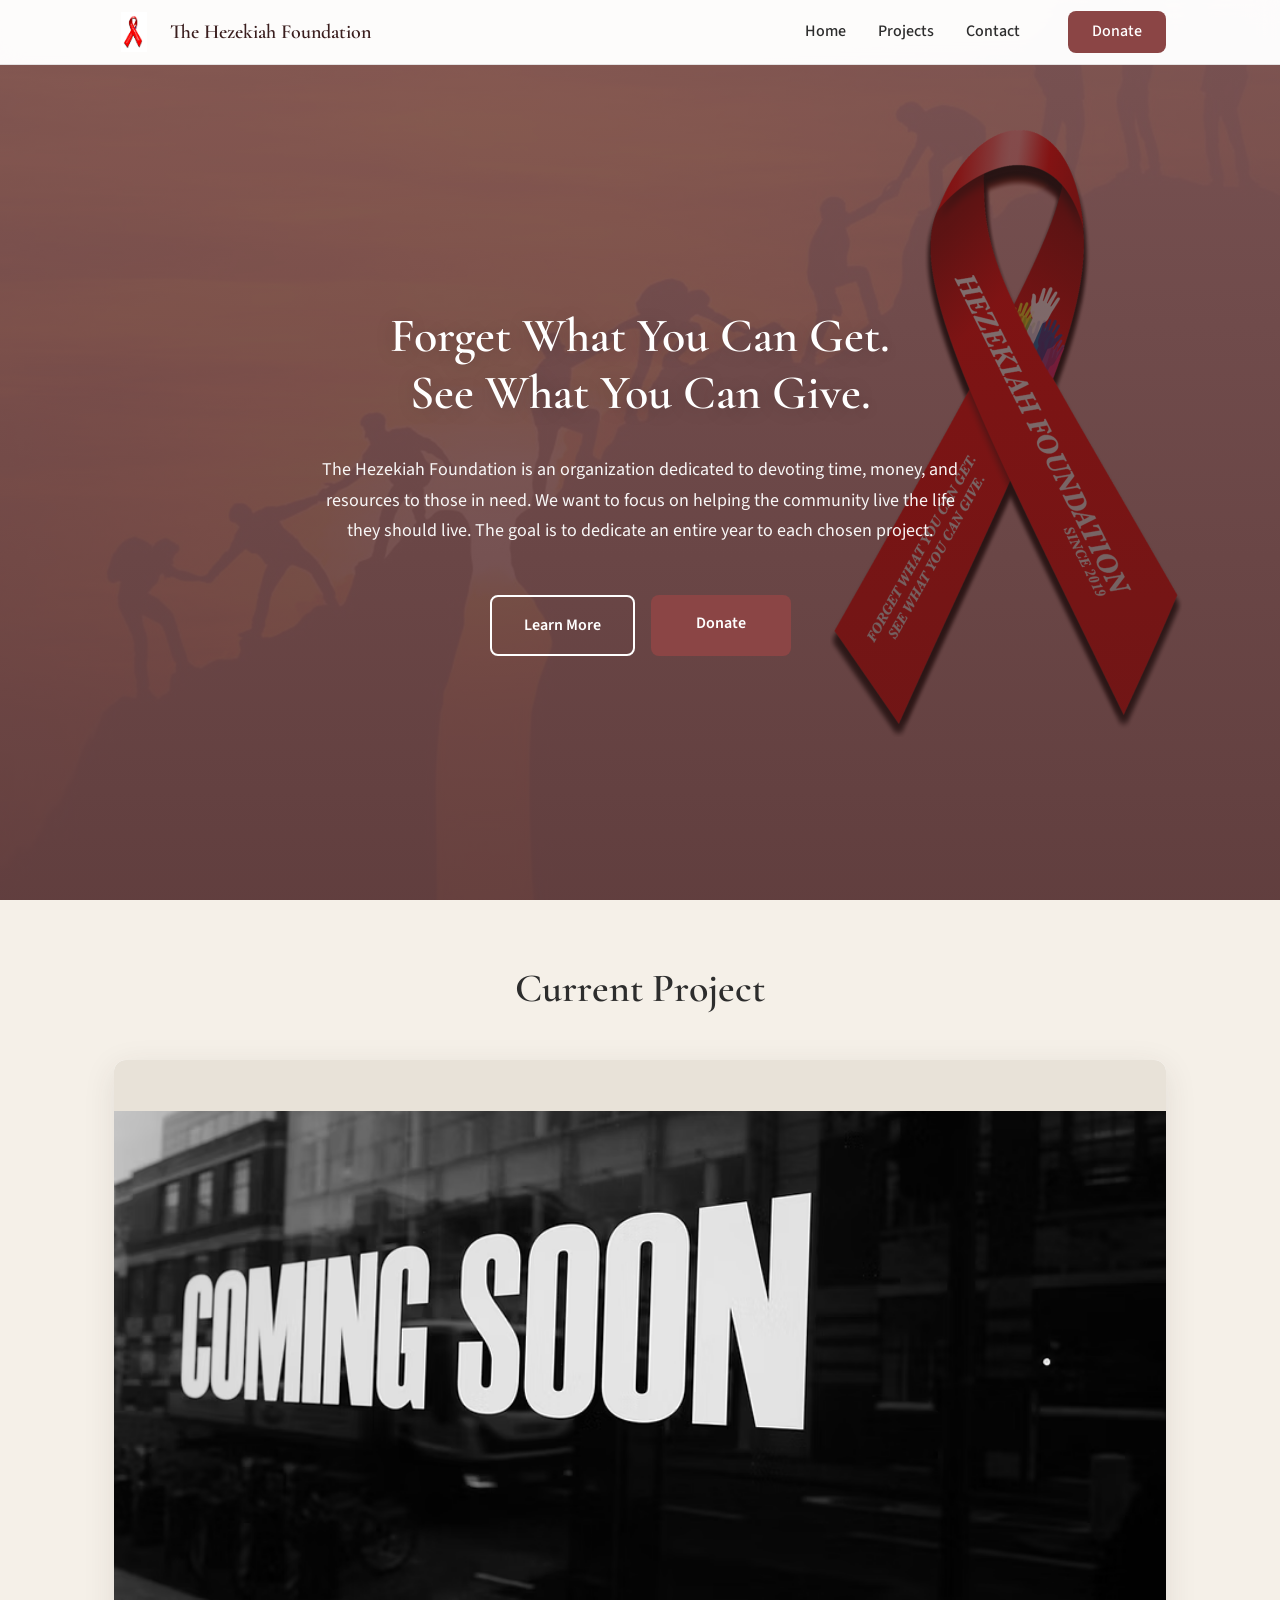
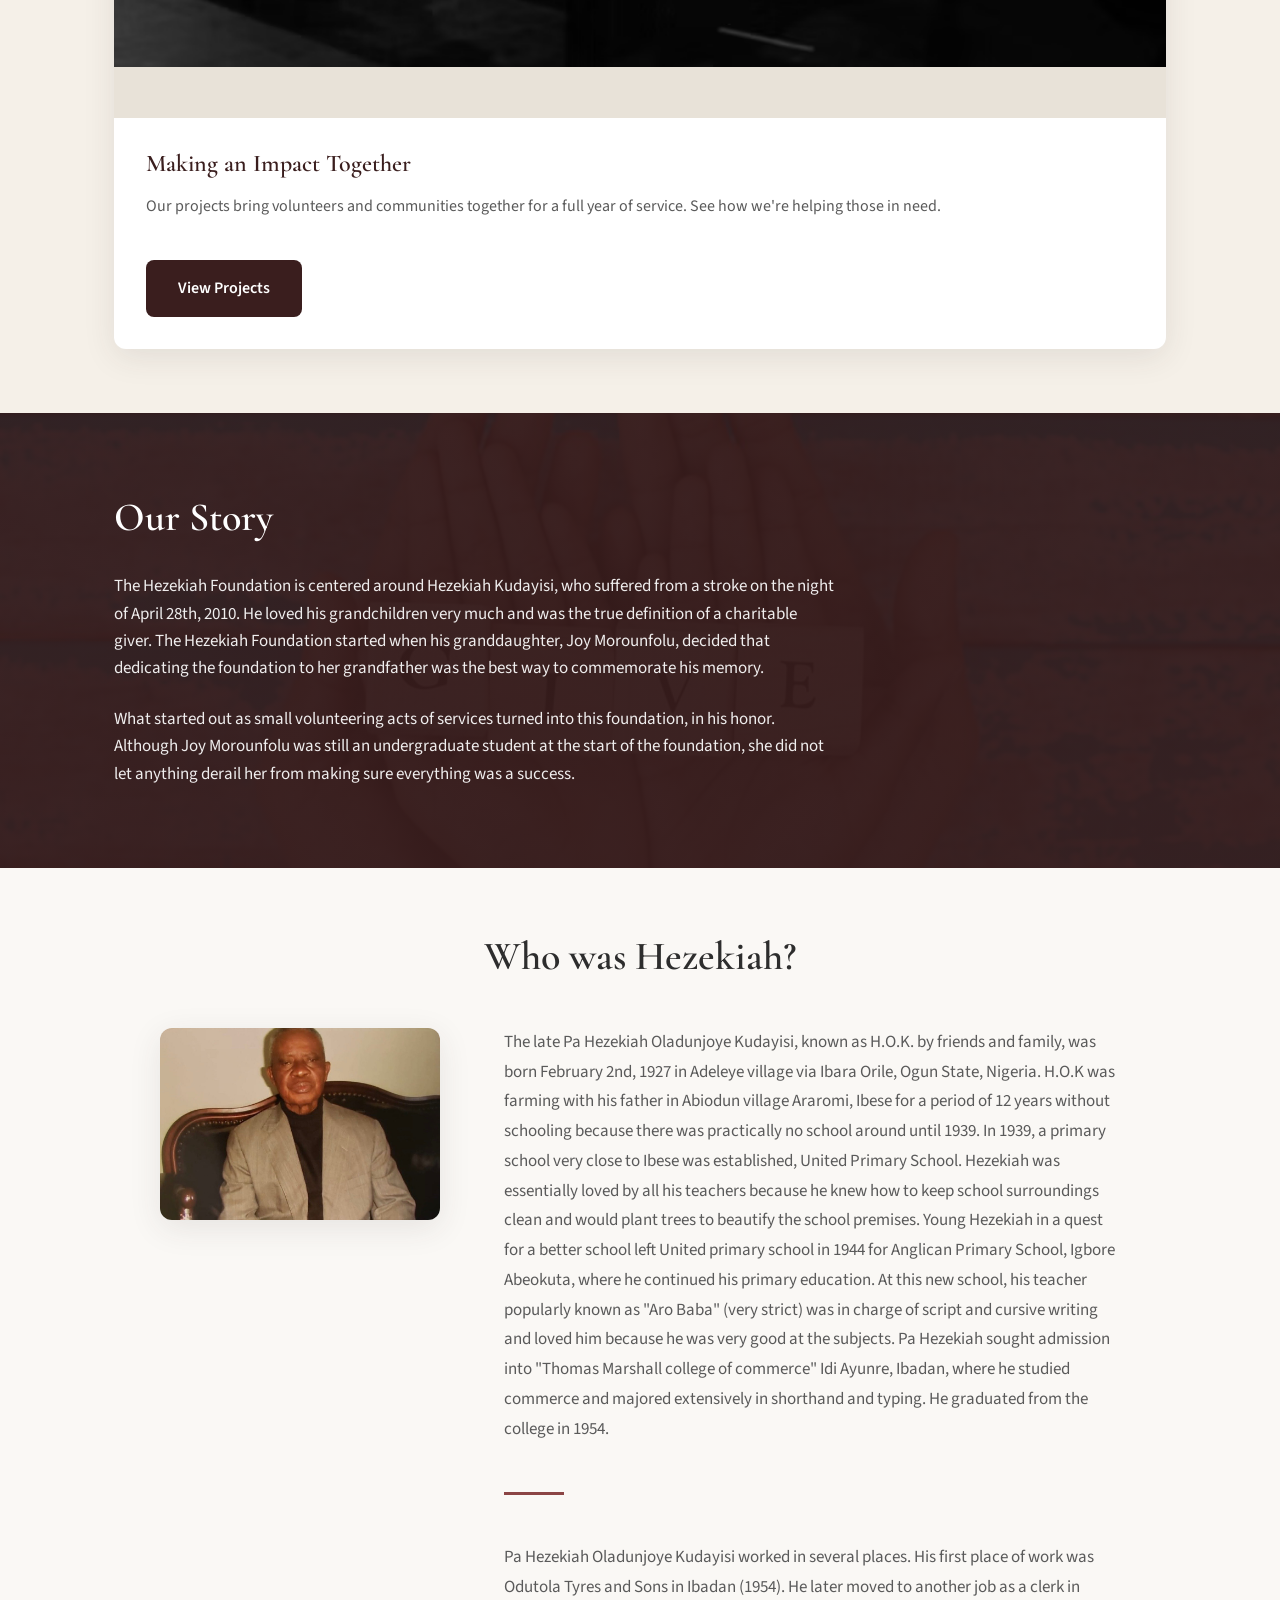
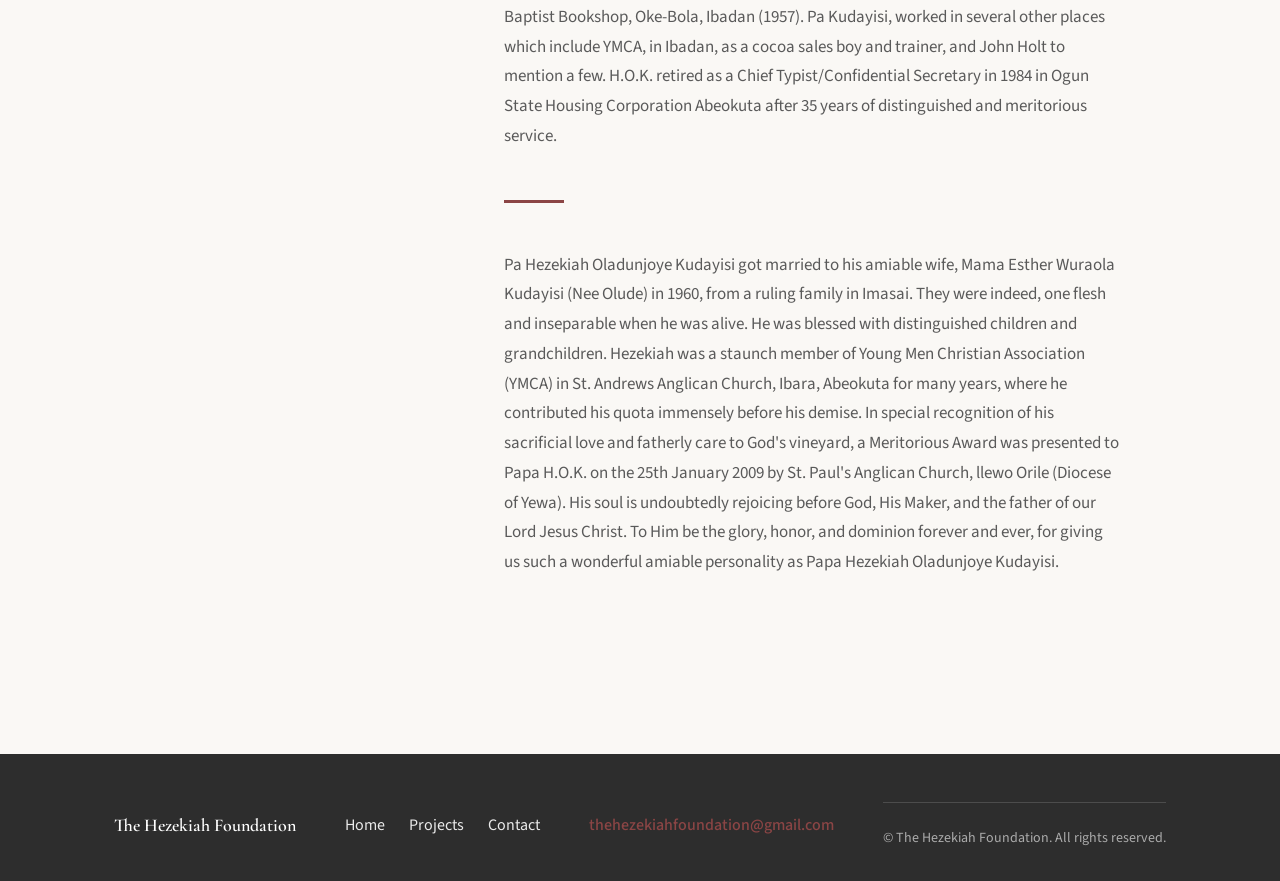
==== index.html @ 4236ba8c "Initial commit: Hezekiah Foundation site Made-with:" ====
<!DOCTYPE html>
<html lang="en">
<head>
  <meta charset="UTF-8">
  <meta name="viewport" content="width=device-width, initial-scale=1.0">
  <meta name="description" content="The Hezekiah Foundation — Devoting time, money, and resources to those in need. See what you can give.">
  <title>The Hezekiah Foundation | Home</title>
  <link rel="icon" href="icon.jpg" type="image/jpeg">
  <link rel="preconnect" href="https://fonts.googleapis.com">
  <link rel="preconnect" href="https://fonts.gstatic.com" crossorigin>
  <link href="https://fonts.googleapis.com/css2?family=Cormorant+Garamond:ital,wght@0,500;0,600;0,700;1,500&family=Source+Sans+3:ital,wght@0,400;0,500;0,600;0,700;1,400&display=swap" rel="stylesheet">
  <link rel="stylesheet" href="styles.css">
</head>
<body>
  <header class="site-header" id="site-header">
    <div class="container">
      <a href="index.html" class="logo">
        <img src="icon.jpg" alt="" class="logo-img" width="40" height="40">
        <span class="logo-text">The Hezekiah Foundation</span>
      </a>
      <button class="nav-toggle" aria-expanded="false" aria-controls="nav-menu" aria-label="Toggle menu">
        <span></span>
        <span></span>
        <span></span>
      </button>
      <nav class="nav-menu" id="nav-menu">
        <ul>
          <li><a href="index.html">Home</a></li>
          <li><a href="projects.html">Projects</a></li>
          <li><a href="contact.html">Contact</a></li>
          <li><a href="https://donate.stripe.com/test_6oU6oHeWib6V2xtgUr2go00" class="btn btn-donate-nav" id="donate-link" target="_blank" rel="noopener noreferrer">Donate</a></li>
        </ul>
      </nav>
    </div>
  </header>

  <main>
    <section class="hero" aria-labelledby="hero-heading">
      <div class="container">
        <h1 id="hero-heading">Forget What You Can Get.<br>See What You Can Give.</h1>
        <p class="hero-subtext">
          The Hezekiah Foundation is an organization dedicated to devoting time, money, and resources to those in need. 
          We want to focus on helping the community live the life they should live. 
          The goal is to dedicate an entire year to each chosen project.
        </p>
        <div class="hero-buttons">
          <a href="#our-story" class="btn btn-secondary">Learn More</a>
          <a href="https://donate.stripe.com/test_6oU6oHeWib6V2xtgUr2go00" class="btn btn-primary" id="hero-donate" target="_blank" rel="noopener noreferrer">Donate</a>
        </div>
      </div>
    </section>

    <section class="section current-project" id="current-project">
      <div class="container">
        <div class="section-title">
          <h2>Current Project</h2>
        </div>
        <div class="card">
          <div class="card-image" role="img" aria-label="Community and care"></div>
          <div class="card-body">
            <h3>Making an Impact Together</h3>
            <p>Our projects bring volunteers and communities together for a full year of service. See how we're helping those in need.</p>
            <a href="projects.html" class="btn btn-dark">View Projects</a>
          </div>
        </div>
      </div>
    </section>

    <section class="our-story section" id="our-story">
      <div class="container">
        <h2>Our Story</h2>
        <div class="fade-in">
          <p>
            The Hezekiah Foundation is centered around Hezekiah Kudayisi, who suffered from a stroke on the night of April 28th, 2010. 
            He loved his grandchildren very much and was the true definition of a charitable giver. The Hezekiah Foundation started when his granddaughter, Joy Morounfolu, decided that dedicating the foundation to her grandfather was the best way to commemorate his memory.
          </p>
          <p>
            What started out as small volunteering acts of services turned into this foundation, in his honor. 
            Although Joy Morounfolu was still an undergraduate student at the start of the foundation, she did not let anything derail her from making sure everything was a success.
          </p>
        </div>
      </div>
    </section>

    <section class="section who-was-hezekiah" id="who-was-hezekiah">
      <div class="container">
        <div class="section-title">
          <h2>Who was Hezekiah?</h2>
        </div>
        <div class="who-was-hezekiah-row">
          <div class="who-was-hezekiah-image">
            <img src="hezekiah.jpeg" alt="Pa Hezekiah Oladunjoye Kudayisi">
          </div>
          <div class="content">
          <div class="bio-block">
            <p>
              The late Pa Hezekiah Oladunjoye Kudayisi, known as H.O.K. by friends and family, was born February 2nd, 1927 in Adeleye village via Ibara Orile, Ogun State, Nigeria. H.O.K was farming with his father in Abiodun village Araromi, Ibese for a period of 12 years without schooling because there was practically no school around until 1939. In 1939, a primary school very close to Ibese was established, United Primary School. Hezekiah was essentially loved by all his teachers because he knew how to keep school surroundings clean and would plant trees to beautify the school premises. Young Hezekiah in a quest for a better school left United primary school in 1944 for Anglican Primary School, Igbore Abeokuta, where he continued his primary education. At this new school, his teacher popularly known as "Aro Baba" (very strict) was in charge of script and cursive writing and loved him because he was very good at the subjects. Pa Hezekiah sought admission into "Thomas Marshall college of commerce" Idi Ayunre, Ibadan, where he studied commerce and majored extensively in shorthand and typing. He graduated from the college in 1954.
            </p>
          </div>
          <hr class="bio-divider" aria-hidden="true">
          <div class="bio-block">
            <p>
              Pa Hezekiah Oladunjoye Kudayisi worked in several places. His first place of work was Odutola Tyres and Sons in Ibadan (1954). He later moved to another job as a clerk in Baptist Bookshop, Oke-Bola, Ibadan (1957). Pa Kudayisi, worked in several other places which include YMCA, in Ibadan, as a cocoa sales boy and trainer, and John Holt to mention a few. H.O.K. retired as a Chief Typist/Confidential Secretary in 1984 in Ogun State Housing Corporation Abeokuta after 35 years of distinguished and meritorious service.
            </p>
          </div>
          <hr class="bio-divider" aria-hidden="true">
          <div class="bio-block">
            <p>
              Pa Hezekiah Oladunjoye Kudayisi got married to his amiable wife, Mama Esther Wuraola Kudayisi (Nee Olude) in 1960, from a ruling family in Imasai. They were indeed, one flesh and inseparable when he was alive. He was blessed with distinguished children and grandchildren. Hezekiah was a staunch member of Young Men Christian Association (YMCA) in St. Andrews Anglican Church, Ibara, Abeokuta for many years, where he contributed his quota immensely before his demise. In special recognition of his sacrificial love and fatherly care to God's vineyard, a Meritorious Award was presented to Papa H.O.K. on the 25th January 2009 by St. Paul's Anglican Church, llewo Orile (Diocese of Yewa). His soul is undoubtedly rejoicing before God, His Maker, and the father of our Lord Jesus Christ. To Him be the glory, honor, and dominion forever and ever, for giving us such a wonderful amiable personality as Papa Hezekiah Oladunjoye Kudayisi.
            </p>
          </div>
          </div>
        </div>
      </div>
    </section>
  </main>

  <footer class="site-footer">
    <div class="container">
      <div>
        <span class="logo">The Hezekiah Foundation</span>
      </div>
      <nav aria-label="Footer">
        <ul>
          <li><a href="index.html">Home</a></li>
          <li><a href="projects.html">Projects</a></li>
          <li><a href="contact.html">Contact</a></li>
        </ul>
      </nav>
      <div>
        <a href="mailto:thehezekiahfoundation@gmail.com" class="email">thehezekiahfoundation@gmail.com</a>
      </div>
      <p class="copyright">© The Hezekiah Foundation. All rights reserved.</p>
    </div>
  </footer>

  <script src="main.js"></script>
</body>
</html>
---- styles.css ----
/* ============================================
   The Hezekiah Foundation — Main Styles
   Mobile-first, warm nonprofit aesthetic
   ============================================ */

:root {
  /* Warm, faith-inspired palette — red */
  --color-bg: #faf8f5;
  --color-bg-warm: #f5f0e8;
  --color-bg-dark: #3e2c2c;
  --color-charcoal: #2d2d2d;
  --color-charcoal-soft: #4a4a4a;
  --color-navy: #3a1e1e;
  --color-navy-soft: #5a2d2d;
  --color-beige: #e8e2d8;
  --color-beige-dark: #d4ccbe;
  --color-accent: #8b4545;
  --color-accent-hover: #7a3535;
  --color-white: #ffffff;
  --color-text: #2d2d2d;
  --color-text-soft: #5a5a5a;
  --color-border: rgba(58, 45, 45, 0.12);

  --font-heading: "Cormorant Garamond", Georgia, serif;
  --font-body: "Source Sans 3", "Segoe UI", sans-serif;

  --space-xs: 0.5rem;
  --space-sm: 1rem;
  --space-md: 1.5rem;
  --space-lg: 2rem;
  --space-xl: 3rem;
  --space-2xl: 4rem;
  --space-3xl: 5rem;

  --radius: 8px;
  --radius-lg: 12px;
  --shadow-soft: 0 4px 20px rgba(58, 45, 45, 0.08);
  --shadow-card: 0 8px 32px rgba(58, 45, 45, 0.1);
  --transition: 0.3s ease;
}

/* Reset & base */
*, *::before, *::after {
  box-sizing: border-box;
}

html {
  scroll-behavior: smooth;
}

body {
  margin: 0;
  font-family: var(--font-body);
  font-size: 1rem;
  line-height: 1.6;
  color: var(--color-text);
  background-color: var(--color-bg);
  -webkit-font-smoothing: antialiased;
}

img {
  max-width: 100%;
  height: auto;
  display: block;
}

a {
  color: var(--color-accent);
  text-decoration: none;
  transition: color var(--transition);
}

a:hover {
  color: var(--color-accent-hover);
}

/* Typography */
h1, h2, h3, h4 {
  font-family: var(--font-heading);
  font-weight: 600;
  line-height: 1.2;
  color: var(--color-charcoal);
}

h1 {
  font-size: clamp(2rem, 5vw, 3.25rem);
  margin: 0 0 var(--space-md);
}

h2 {
  font-size: clamp(1.75rem, 4vw, 2.5rem);
  margin: 0 0 var(--space-md);
}

h3 {
  font-size: clamp(1.25rem, 2.5vw, 1.5rem);
  margin: 0 0 var(--space-sm);
}

p {
  margin: 0 0 var(--space-md);
  color: var(--color-text-soft);
}

p:last-child {
  margin-bottom: 0;
}

/* Layout */
.container {
  width: 100%;
  max-width: 1100px;
  margin: 0 auto;
  padding: 0 var(--space-md);
}

/* ========== Header & Navigation ========== */
.site-header {
  position: fixed;
  top: 0;
  left: 0;
  right: 0;
  z-index: 1000;
  background: rgba(255, 255, 255, 0.98);
  backdrop-filter: blur(10px);
  border-bottom: 1px solid var(--color-border);
  transition: background var(--transition), box-shadow var(--transition);
}

.site-header.scrolled {
  box-shadow: var(--shadow-soft);
}

.site-header .container {
  display: flex;
  align-items: center;
  justify-content: space-between;
  min-height: 64px;
  padding-top: var(--space-xs);
  padding-bottom: var(--space-xs);
}

.logo {
  display: inline-flex;
  align-items: center;
  gap: var(--space-sm);
  font-family: var(--font-heading);
  font-size: 1.25rem;
  font-weight: 600;
  color: var(--color-navy);
  white-space: nowrap;
}

.logo-img {
  width: 40px;
  height: 40px;
  object-fit: contain;
  flex-shrink: 0;
}

.logo-text {
  display: none;
}

@media (min-width: 480px) {
  .logo-text {
    display: inline;
  }
}

.nav-toggle {
  display: flex;
  flex-direction: column;
  justify-content: center;
  gap: 5px;
  width: 44px;
  height: 44px;
  padding: 0;
  background: none;
  border: none;
  cursor: pointer;
  color: var(--color-charcoal);
}

.nav-toggle span {
  display: block;
  width: 22px;
  height: 2px;
  background: currentColor;
  transition: transform var(--transition), opacity var(--transition);
}

.nav-toggle[aria-expanded="true"] span:nth-child(1) {
  transform: translateY(7px) rotate(45deg);
}

.nav-toggle[aria-expanded="true"] span:nth-child(2) {
  opacity: 0;
}

.nav-toggle[aria-expanded="true"] span:nth-child(3) {
  transform: translateY(-7px) rotate(-45deg);
}

.nav-menu {
  position: fixed;
  top: 64px;
  left: 0;
  right: 0;
  background: var(--color-white);
  padding: var(--space-md);
  box-shadow: var(--shadow-card);
  max-height: 0;
  overflow: hidden;
  opacity: 0;
  transition: max-height var(--transition), opacity var(--transition);
}

.nav-menu.is-open {
  max-height: 320px;
  opacity: 1;
}

.nav-menu ul {
  list-style: none;
  margin: 0;
  padding: 0;
}

.nav-menu li {
  border-bottom: 1px solid var(--color-border);
}

.nav-menu li:last-child {
  border-bottom: none;
}

.nav-menu a {
  display: block;
  padding: var(--space-sm) 0;
  font-weight: 500;
  color: var(--color-charcoal);
}

.nav-menu a:hover {
  color: var(--color-accent);
}

.nav-menu .btn-donate-nav {
  display: block;
  margin-top: var(--space-sm);
  text-align: center;
  padding: var(--space-sm) var(--space-md);
  background: var(--color-accent);
  color: var(--color-white) !important;
  border-radius: var(--radius);
  border: none;
}

.nav-menu .btn-donate-nav:hover {
  background: var(--color-accent-hover);
  color: var(--color-white) !important;
}

@media (min-width: 768px) {
  .nav-toggle {
    display: none;
  }

  .nav-menu {
    position: static;
    max-height: none;
    opacity: 1;
    box-shadow: none;
    background: transparent;
    padding: 0;
  }

  .nav-menu ul {
    display: flex;
    align-items: center;
    gap: var(--space-lg);
  }

  .nav-menu li {
    border-bottom: none;
  }

  .nav-menu a {
    padding: var(--space-xs) 0;
  }

  .nav-menu .btn-donate-nav {
    margin-top: 0;
    margin-left: var(--space-sm);
    padding: var(--space-xs) var(--space-md);
  }
}

/* ========== Buttons ========== */
.btn {
  display: inline-block;
  padding: var(--space-sm) var(--space-lg);
  font-family: var(--font-body);
  font-size: 1rem;
  font-weight: 600;
  text-align: center;
  border-radius: var(--radius);
  border: none;
  cursor: pointer;
  transition: background var(--transition), color var(--transition), transform 0.2s ease;
}

.btn:focus-visible {
  outline: 2px solid var(--color-accent);
  outline-offset: 2px;
}

.btn-primary {
  background: var(--color-accent);
  color: var(--color-white);
}

.btn-primary:hover {
  background: var(--color-accent-hover);
  color: var(--color-white);
}

.btn-secondary {
  background: transparent;
  color: var(--color-white);
  border: 2px solid var(--color-white);
}

.btn-secondary:hover {
  background: rgba(255, 255, 255, 0.15);
  color: var(--color-white);
}

.btn-dark {
  background: var(--color-navy);
  color: var(--color-white);
}

.btn-dark:hover {
  background: var(--color-navy-soft);
  color: var(--color-white);
}

/* ========== Hero ========== */
.hero {
  position: relative;
  min-height: 100vh;
  display: flex;
  align-items: center;
  justify-content: center;
  background: var(--color-navy) url("assets/background.jpeg") center / cover no-repeat;
  color: var(--color-white);
  text-align: center;
  padding: calc(64px + var(--space-2xl)) var(--space-md) var(--space-2xl);
}

.hero::before {
  content: "";
  position: absolute;
  inset: 0;
  background: linear-gradient(to bottom, rgba(58, 30, 30, 0.6) 0%, rgba(58, 30, 30, 0.75) 100%);
}

.hero .container {
  position: relative;
  z-index: 1;
}

.hero h1 {
  color: var(--color-white);
  font-size: clamp(1.75rem, 4.5vw, 3rem);
  margin-bottom: var(--space-lg);
  text-shadow: 0 2px 20px rgba(0, 0, 0, 0.2);
}

.hero .hero-subtext {
  max-width: 640px;
  margin: 0 auto var(--space-xl);
  font-size: clamp(1rem, 2vw, 1.125rem);
  line-height: 1.7;
  color: rgba(255, 255, 255, 0.95);
}

.hero .hero-buttons {
  display: flex;
  flex-wrap: wrap;
  gap: var(--space-sm);
  justify-content: center;
}

.hero .btn {
  min-width: 140px;
}

/* ========== Section common ========== */
.section {
  padding: var(--space-2xl) 0;
}

.section-title {
  text-align: center;
  margin-bottom: var(--space-xl);
}

.section-title h2 {
  margin-bottom: var(--space-xs);
}

.section-title p {
  margin: 0;
  max-width: 560px;
  margin-left: auto;
  margin-right: auto;
}

/* ========== Current Project (Home) ========== */
.current-project {
  background: var(--color-bg-warm);
}

.current-project .card {
  background: var(--color-white);
  border-radius: var(--radius-lg);
  overflow: hidden;
  box-shadow: var(--shadow-card);
  transition: transform var(--transition), box-shadow var(--transition);
}

.current-project .card:hover {
  transform: translateY(-4px);
  box-shadow: 0 12px 40px rgba(58, 45, 45, 0.12);
}

.current-project .card-image {
  position: relative;
  aspect-ratio: 16 / 10;
  background: var(--color-beige) url("assets/tough.png") center / contain no-repeat;
}

.current-project .card-body {
  padding: var(--space-lg);
}

.current-project .card-body h3 {
  color: var(--color-navy);
}

.current-project .card-body .btn {
  margin-top: var(--space-sm);
}

/* ========== Our Story ========== */
.our-story {
  position: relative;
  background: var(--color-navy) url("assets/body-background-img.jpeg") center / cover no-repeat;
  color: var(--color-white);
  padding: var(--space-3xl) 0;
}

.our-story::before {
  content: "";
  position: absolute;
  inset: 0;
  background: linear-gradient(to bottom, rgba(58, 30, 30, 0.85) 0%, rgba(58, 30, 30, 0.9) 100%);
}

.our-story .container {
  position: relative;
  z-index: 1;
}

.our-story h2 {
  color: var(--color-white);
  margin-bottom: var(--space-lg);
}

.our-story p {
  color: rgba(255, 255, 255, 0.92);
  font-size: 1.0625rem;
  max-width: 720px;
}

.our-story .fade-in {
  opacity: 0;
  transform: translateY(20px);
}

.our-story .fade-in.visible {
  opacity: 1;
  transform: translateY(0);
}

/* ========== Who Was Hezekiah ========== */
.who-was-hezekiah {
  background: var(--color-bg);
}

.who-was-hezekiah-row {
  display: flex;
  flex-direction: column;
  gap: var(--space-xl);
  max-width: 960px;
  margin: 0 auto;
}

.who-was-hezekiah-image {
  width: 100%;
  max-width: 320px;
  margin: 0 auto;
  border-radius: var(--radius-lg);
  overflow: hidden;
  box-shadow: var(--shadow-card);
}

.who-was-hezekiah-image img {
  width: 100%;
  height: auto;
  display: block;
  object-fit: cover;
}

@media (min-width: 768px) {
  .who-was-hezekiah-row {
    flex-direction: row;
    align-items: flex-start;
    gap: var(--space-2xl);
  }

  .who-was-hezekiah-image {
    flex-shrink: 0;
    width: 280px;
    max-width: none;
    margin: 0;
  }

  .who-was-hezekiah .content {
    flex: 1;
    min-width: 0;
  }
}

.who-was-hezekiah .content {
  max-width: 720px;
  margin: 0 auto;
}

@media (min-width: 768px) {
  .who-was-hezekiah .content {
    margin: 0;
  }
}

.who-was-hezekiah .bio-block {
  margin-bottom: var(--space-xl);
}

.who-was-hezekiah .bio-block p {
  font-size: 1.0625rem;
  line-height: 1.75;
}

.who-was-hezekiah .bio-divider {
  width: 60px;
  height: 3px;
  background: var(--color-accent);
  margin: var(--space-xl) 0;
  border: none;
}

.who-was-hezekiah .quote-line {
  border-left: 4px solid var(--color-beige-dark);
  padding-left: var(--space-lg);
  margin: var(--space-lg) 0;
  font-style: italic;
  color: var(--color-charcoal-soft);
}

/* ========== Projects page ========== */
.projects-hero {
  padding: calc(64px + var(--space-2xl)) var(--space-md) var(--space-2xl);
  background: var(--color-navy);
  color: var(--color-white);
  text-align: center;
}

.projects-hero h1 {
  color: var(--color-white);
  margin-bottom: var(--space-sm);
}

.projects-hero p {
  color: rgba(255, 255, 255, 0.9);
  margin: 0;
}

.project-card {
  background: var(--color-white);
  border-radius: var(--radius-lg);
  overflow: hidden;
  box-shadow: var(--shadow-card);
  margin-bottom: var(--space-xl);
}

.project-card:last-child {
  margin-bottom: 0;
}

.project-card .card-header {
  background: var(--color-bg-warm);
  padding: var(--space-lg);
  border-bottom: 1px solid var(--color-border);
}

.project-card .card-header h2 {
  margin: 0;
  color: var(--color-navy);
  font-size: 1.5rem;
}

.project-card-row {
  display: flex;
  flex-direction: column;
  gap: var(--space-lg);
  padding: var(--space-lg);
}

@media (min-width: 768px) {
  .project-card-row {
    flex-direction: row;
    align-items: flex-start;
  }
}

.project-video-wrapper {
  position: relative;
  width: 100%;
  max-width: 360px;
  margin: 0 auto;
  aspect-ratio: 4 / 5;
  background: var(--color-charcoal);
  overflow: hidden;
  border-radius: var(--radius);
  flex-shrink: 0;
}

@media (min-width: 768px) {
  .project-video-wrapper {
    margin: 0;
    width: 280px;
    min-width: 280px;
  }
}

.project-video {
  width: 100%;
  height: 100%;
  object-fit: cover;
  display: block;
  cursor: pointer;
}

.video-error-message {
  position: absolute;
  top: 0;
  left: 0;
  right: 0;
  bottom: 0;
  display: flex;
  flex-direction: column;
  align-items: center;
  justify-content: center;
  padding: 2rem;
  background: var(--color-bg-warm);
  color: var(--color-text-soft);
  text-align: center;
  z-index: 5;
}

.video-error-message p {
  margin: 0;
}

.project-card .card-body {
  padding: 0;
  flex: 1;
  min-width: 0;
}

@media (min-width: 768px) {
  .project-card .card-body {
    padding-left: 0;
  }
}

.project-card .card-body p {
  margin-bottom: var(--space-md);
}

.project-stats {
  display: grid;
  grid-template-columns: repeat(2, 1fr);
  gap: var(--space-md);
  margin: var(--space-lg) 0;
}

.project-stat {
  text-align: center;
  padding: var(--space-md);
  background: var(--color-bg-warm);
  border-radius: var(--radius);
}

.project-stat .value {
  font-family: var(--font-heading);
  font-size: 1.5rem;
  font-weight: 600;
  color: var(--color-accent);
  display: block;
}

.project-stat .label {
  font-size: 0.875rem;
  color: var(--color-text-soft);
  margin: 0;
}

.gratitude {
  margin-top: var(--space-lg);
  padding-top: var(--space-lg);
  border-top: 1px solid var(--color-border);
}

.gratitude h4 {
  font-size: 1rem;
  color: var(--color-charcoal);
  margin-bottom: var(--space-sm);
}

.gratitude ul {
  margin: 0;
  padding-left: 1.25rem;
  color: var(--color-text-soft);
}

.gratitude li {
  margin-bottom: var(--space-xs);
}

@media (min-width: 600px) {
  .project-stats {
    grid-template-columns: repeat(4, 1fr);
  }
}

/* ========== Contact page ========== */
.contact-hero {
  padding: calc(64px + var(--space-2xl)) var(--space-md) var(--space-2xl);
  background: var(--color-navy);
  color: var(--color-white);
  text-align: center;
}

.contact-hero h1 {
  color: var(--color-white);
  margin-bottom: var(--space-sm);
}

.contact-hero p {
  color: rgba(255, 255, 255, 0.9);
  margin: 0;
}

.contact-section {
  padding: var(--space-2xl) 0;
}

.contact-grid {
  display: grid;
  gap: var(--space-xl);
  max-width: 640px;
  margin: 0 auto;
}

.contact-image {
  width: 100%;
  border-radius: var(--radius-lg);
  overflow: hidden;
  box-shadow: var(--shadow-soft);
}

.contact-image img {
  width: 100%;
  height: auto;
  display: block;
  object-fit: cover;
}

.contact-content {
  display: grid;
  gap: var(--space-xl);
}

@media (min-width: 768px) {
  .contact-grid {
    grid-template-columns: auto 1fr;
    max-width: 1100px;
    align-items: start;
    gap: var(--space-2xl);
  }

  .contact-image {
    width: 320px;
    min-width: 280px;
  }

  .contact-content {
    max-width: 640px;
    min-width: 0;
  }
}

.contact-info {
  padding: var(--space-lg);
  background: var(--color-bg-warm);
  border-radius: var(--radius-lg);
}

.contact-info h3 {
  margin-bottom: var(--space-sm);
  color: var(--color-navy);
}

.contact-info a {
  font-weight: 500;
}

.contact-form .form-group {
  margin-bottom: var(--space-md);
}

.contact-form label {
  display: block;
  font-weight: 600;
  margin-bottom: var(--space-xs);
  color: var(--color-charcoal);
}

.contact-form input,
.contact-form textarea {
  width: 100%;
  padding: var(--space-sm) var(--space-md);
  font-family: var(--font-body);
  font-size: 1rem;
  border: 1px solid var(--color-border);
  border-radius: var(--radius);
  background: var(--color-white);
  transition: border-color var(--transition), box-shadow var(--transition);
}

.contact-form input:focus,
.contact-form textarea:focus {
  outline: none;
  border-color: var(--color-accent);
  box-shadow: 0 0 0 3px rgba(139, 69, 69, 0.15);
}

.contact-form textarea {
  min-height: 140px;
  resize: vertical;
}

.contact-form .error {
  display: none;
  font-size: 0.875rem;
  color: #b54a4a;
  margin-top: var(--space-xs);
}

.contact-form .error:not(:empty) {
  display: block;
}

.contact-form input.invalid,
.contact-form textarea.invalid {
  border-color: #b54a4a;
}

.contact-form .btn {
  width: 100%;
  padding: var(--space-md);
  margin-top: var(--space-sm);
}

.contact-form .success-message {
  padding: var(--space-md);
  background: rgba(139, 69, 69, 0.12);
  color: var(--color-navy);
  border-radius: var(--radius);
  margin-top: var(--space-md);
  display: none;
}

.contact-form .success-message.visible {
  display: block;
}

.contact-form .success-message.form-error {
  background: rgba(180, 60, 60, 0.15);
  color: #8b2a2a;
}

/* ========== Footer ========== */
.site-footer {
  background: var(--color-charcoal);
  color: rgba(255, 255, 255, 0.85);
  padding: var(--space-xl) 0 var(--space-lg);
  margin-top: var(--space-2xl);
}

.site-footer .container {
  display: flex;
  flex-direction: column;
  gap: var(--space-lg);
  text-align: center;
}

.site-footer .logo {
  color: var(--color-white);
  font-size: 1.125rem;
}

.site-footer nav ul {
  list-style: none;
  margin: 0;
  padding: 0;
  display: flex;
  flex-wrap: wrap;
  justify-content: center;
  gap: var(--space-md);
}

.site-footer nav a {
  color: rgba(255, 255, 255, 0.9);
}

.site-footer nav a:hover {
  color: var(--color-white);
}

.site-footer .email {
  font-weight: 500;
}

.site-footer .copyright {
  font-size: 0.875rem;
  color: rgba(255, 255, 255, 0.6);
  margin: 0;
  padding-top: var(--space-md);
  border-top: 1px solid rgba(255, 255, 255, 0.15);
}

@media (min-width: 768px) {
  .site-footer .container {
    flex-direction: row;
    flex-wrap: wrap;
    justify-content: space-between;
    align-items: center;
    text-align: left;
  }

  .site-footer nav ul {
    justify-content: flex-start;
  }
}

/* ========== Utility & animations ========== */
.visually-hidden {
  position: absolute;
  width: 1px;
  height: 1px;
  padding: 0;
  margin: -1px;
  overflow: hidden;
  clip: rect(0, 0, 0, 0);
  white-space: nowrap;
  border: 0;
}

@media (prefers-reduced-motion: reduce) {
  *, *::before, *::after {
    animation-duration: 0.01ms !important;
    animation-iteration-count: 1 !important;
    transition-duration: 0.01ms !important;
  }
}
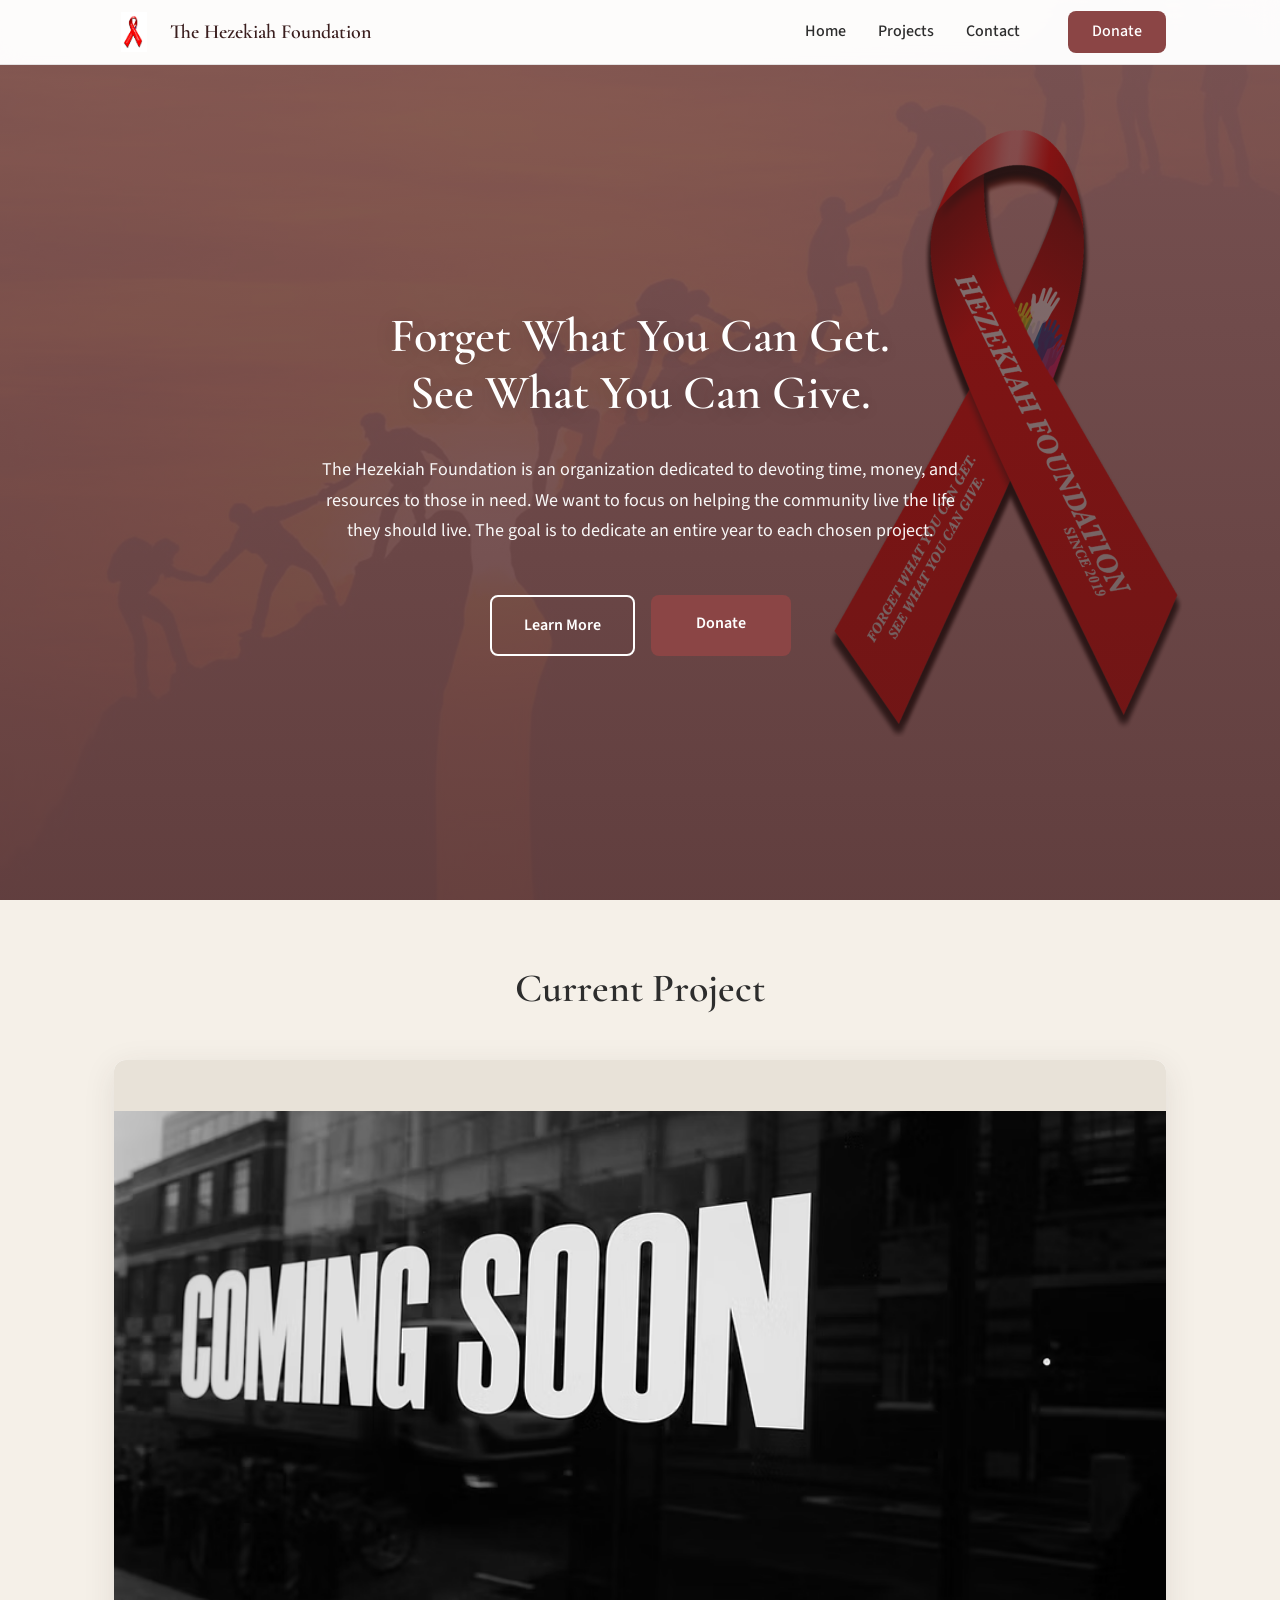
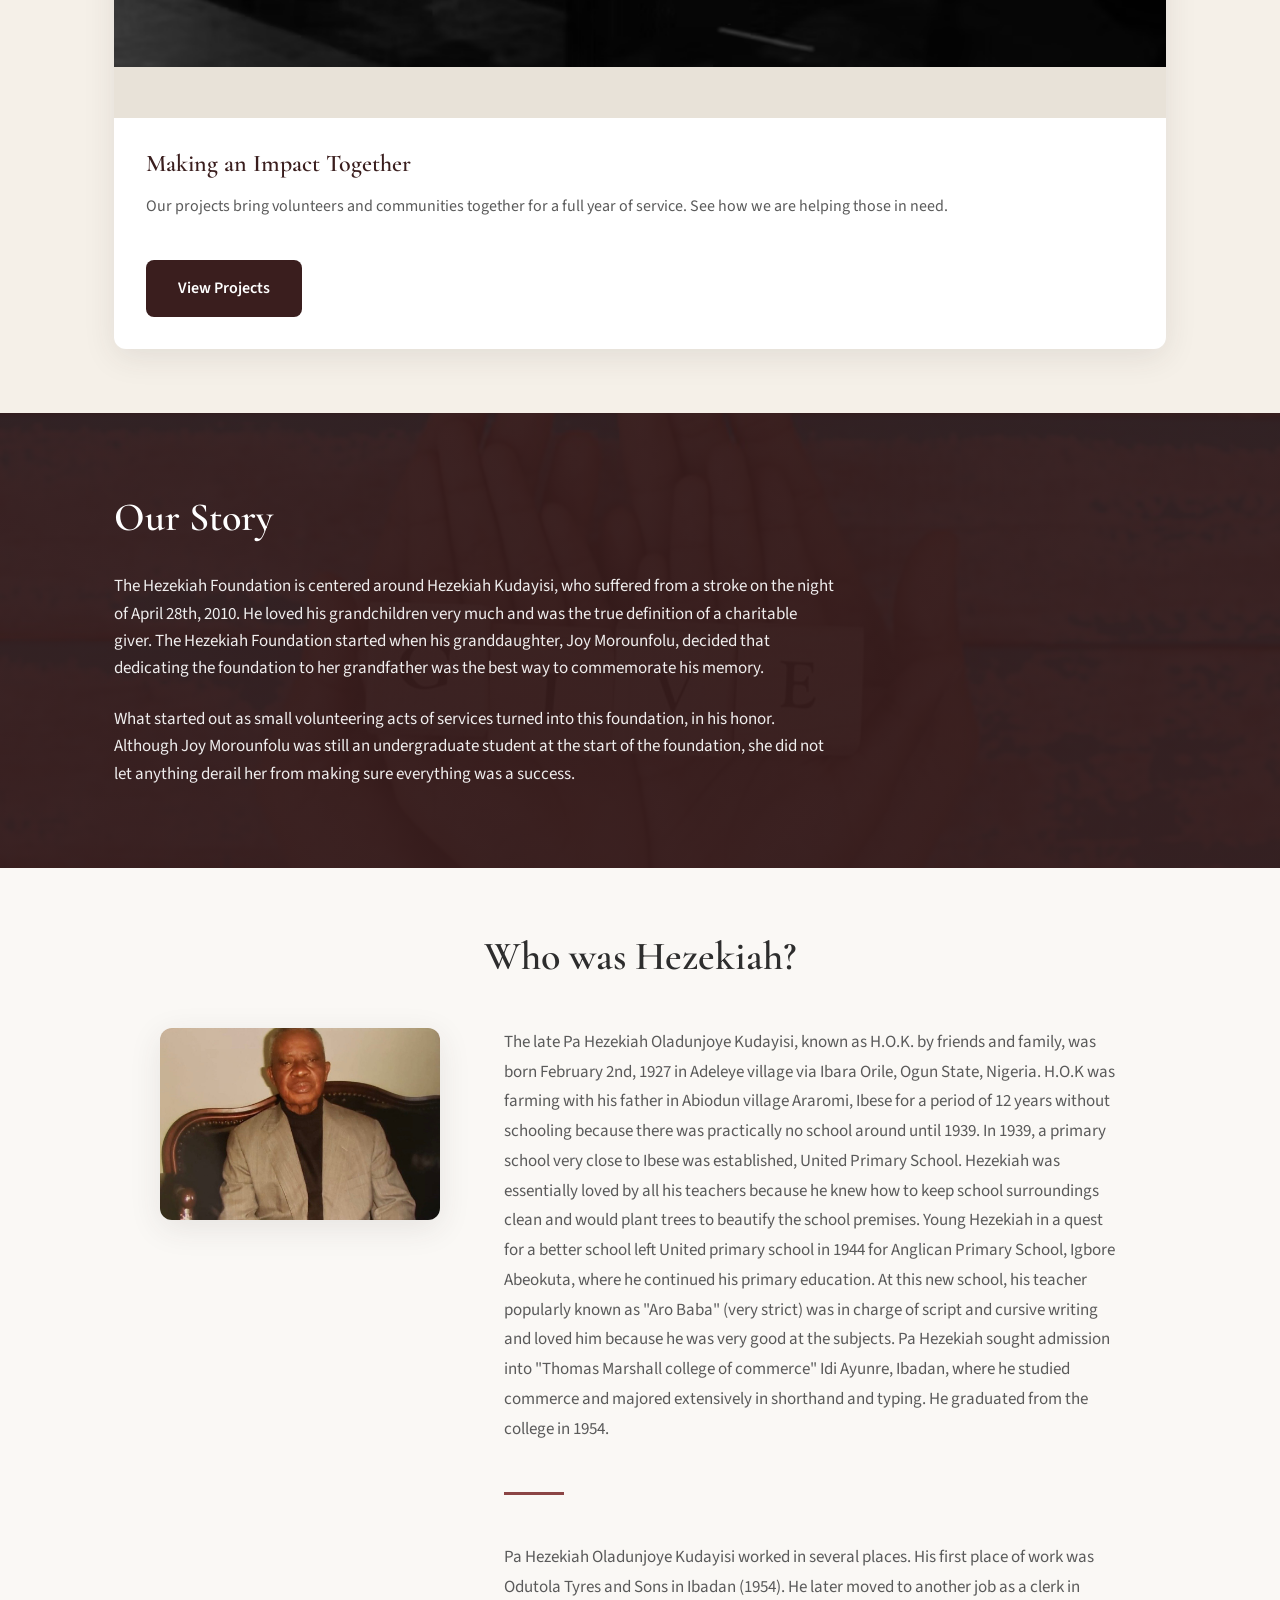
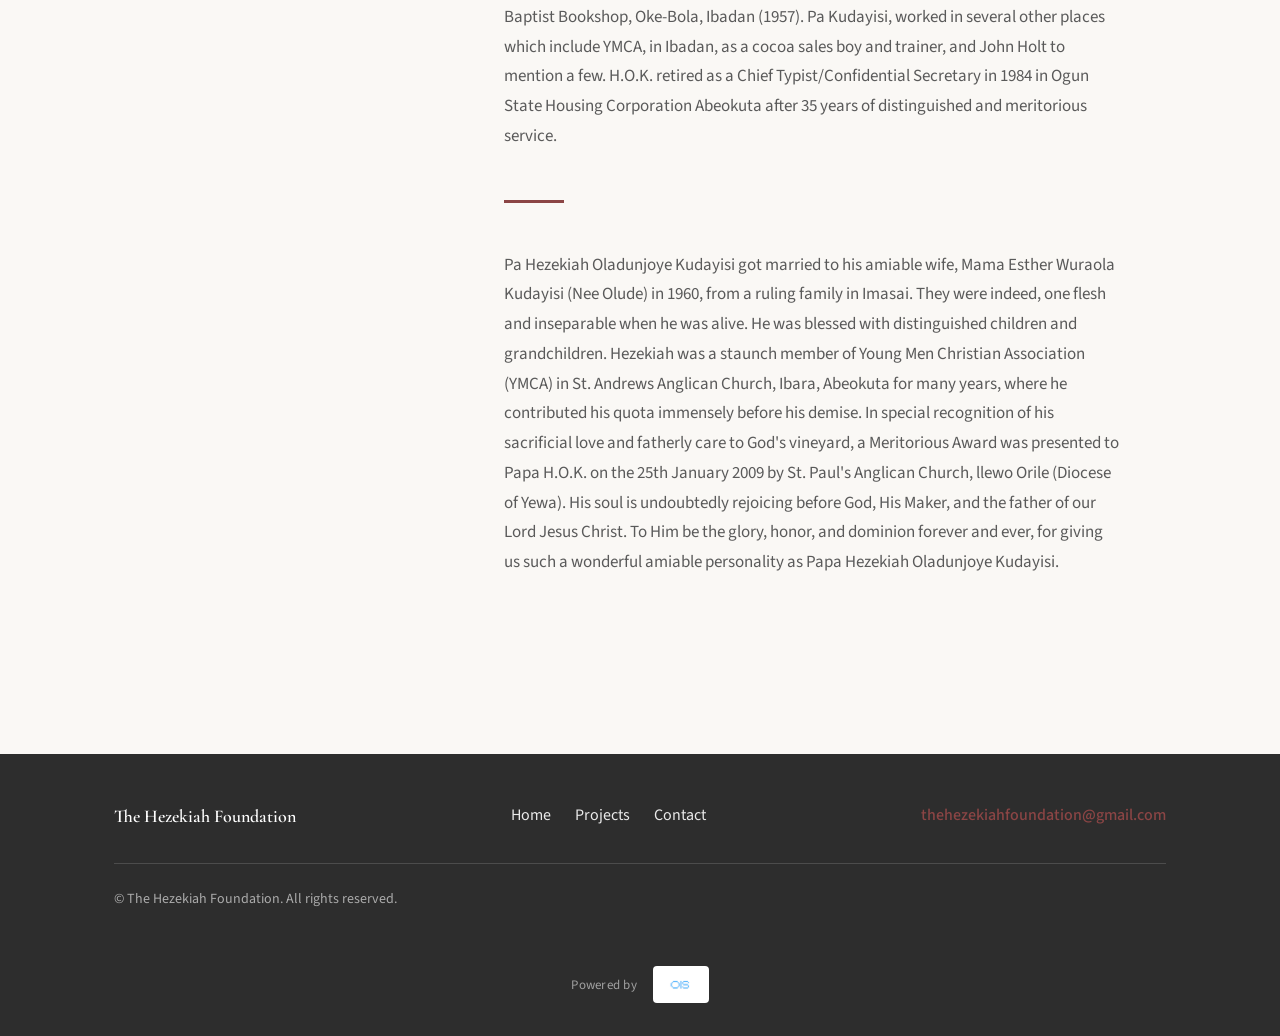
==== commit 93ef1cd7: "Footer: Powered by OIS with link; copy updates; Chi Alpha bold Made-with: Cursor" ====
--- a/index.html
+++ b/index.html
@@ -59,7 +59,7 @@
           <div class="card-image" role="img" aria-label="Community and care"></div>
           <div class="card-body">
             <h3>Making an Impact Together</h3>
-            <p>Our projects bring volunteers and communities together for a full year of service. See how we're helping those in need.</p>
+            <p>Our projects bring volunteers and communities together for a full year of service. See how we are helping those in need.</p>
             <a href="projects.html" class="btn btn-dark">View Projects</a>
           </div>
         </div>
@@ -131,6 +131,14 @@
         <a href="mailto:thehezekiahfoundation@gmail.com" class="email">thehezekiahfoundation@gmail.com</a>
       </div>
       <p class="copyright">© The Hezekiah Foundation. All rights reserved.</p>
+      <div class="footer-powered-by">
+        <span class="footer-powered-text">Powered by</span>
+        <a href="https://www.owolabisolutions.com/" class="footer-powered-link" target="_blank" rel="noopener noreferrer">
+          <span class="footer-powered-logo-wrap">
+            <img src="OIS.png" alt="OIS — Owolabi Solutions" class="footer-powered-logo" width="80" height="28" loading="lazy">
+          </span>
+        </a>
+      </div>
     </div>
   </footer>
 
--- a/styles.css
+++ b/styles.css
@@ -662,7 +662,35 @@
   height: 100%;
   object-fit: cover;
   display: block;
+}
+
+.video-play-overlay {
+  position: absolute;
+  top: 50%;
+  left: 50%;
+  transform: translate(-50%, -50%);
+  width: 80px;
+  height: 80px;
+  border-radius: 50%;
+  background: rgba(255, 255, 255, 0.9);
+  border: none;
   cursor: pointer;
+  display: flex;
+  align-items: center;
+  justify-content: center;
+  font-size: 2rem;
+  color: var(--color-navy);
+  transition: transform var(--transition), background var(--transition);
+  z-index: 10;
+}
+
+.video-play-overlay:hover {
+  transform: translate(-50%, -50%) scale(1.1);
+  background: rgba(255, 255, 255, 1);
+}
+
+.video-play-overlay span {
+  margin-left: 4px;
 }
 
 .video-error-message {
@@ -963,6 +991,55 @@
   margin: 0;
   padding-top: var(--space-md);
   border-top: 1px solid rgba(255, 255, 255, 0.15);
+  flex-basis: 100%;
+}
+
+.footer-powered-by {
+  display: flex;
+  flex-wrap: wrap;
+  align-items: center;
+  justify-content: center;
+  gap: var(--space-sm);
+  width: 100%;
+  margin: 0;
+  padding-top: var(--space-md);
+  font-size: 0.8125rem;
+  color: rgba(255, 255, 255, 0.55);
+}
+
+.footer-powered-text {
+  letter-spacing: 0.02em;
+}
+
+.footer-powered-link {
+  text-decoration: none;
+  border-radius: 4px;
+  transition: opacity var(--transition), transform var(--transition);
+}
+
+.footer-powered-link:hover {
+  opacity: 0.92;
+}
+
+.footer-powered-link:focus-visible {
+  outline: 2px solid rgba(255, 255, 255, 0.85);
+  outline-offset: 3px;
+}
+
+.footer-powered-logo-wrap {
+  display: inline-flex;
+  align-items: center;
+  background: var(--color-white);
+  border-radius: 4px;
+  padding: 0.35rem 0.65rem;
+  line-height: 0;
+}
+
+.footer-powered-logo {
+  display: block;
+  height: 26px;
+  width: auto;
+  max-width: 100px;
 }
 
 @media (min-width: 768px) {
